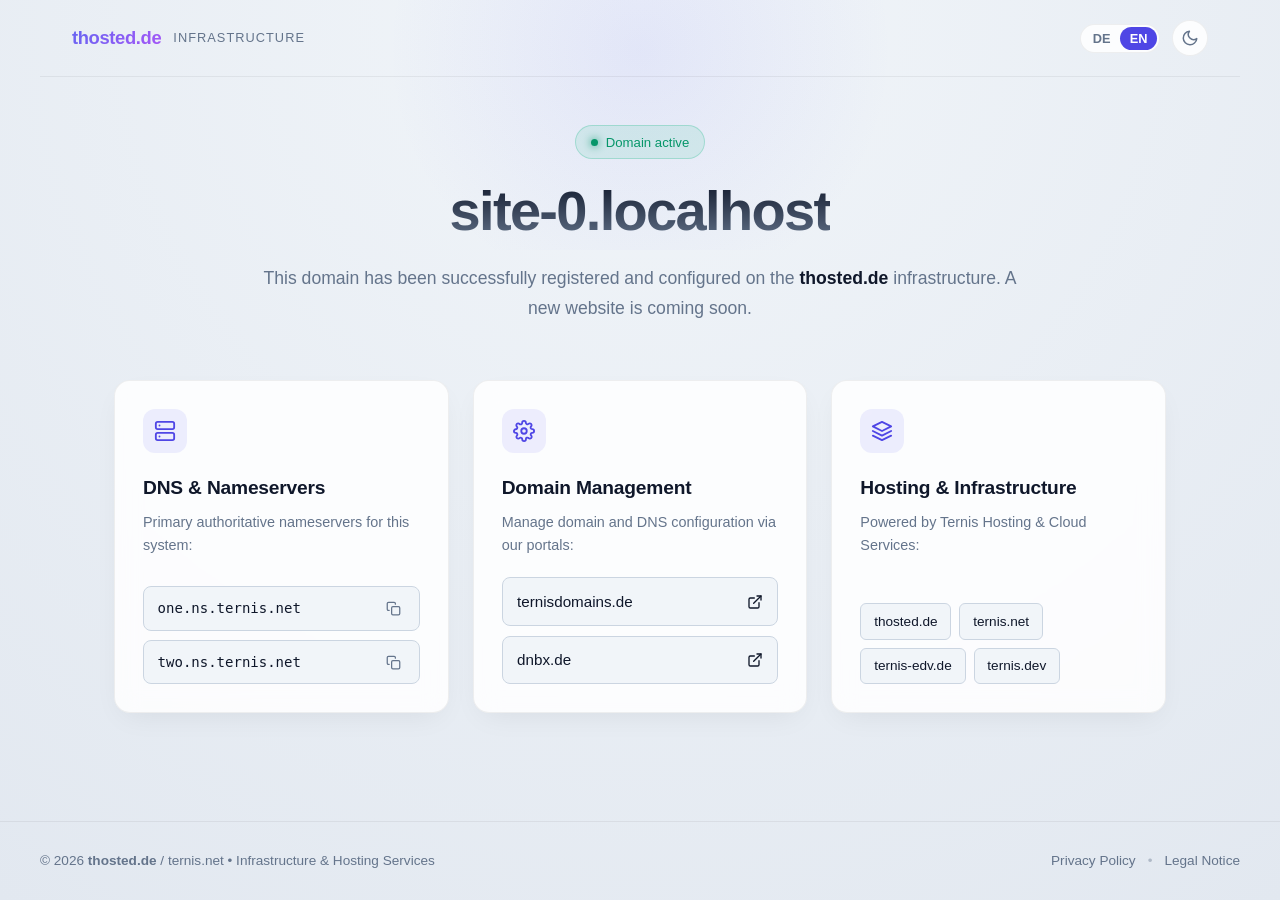
==== index.html @ e9417f62 "feat: initial commit with default landing page for thosted.de" ====
<!DOCTYPE html>
<html lang="de" data-theme="dark">
<head>
  <meta charset="UTF-8" />
  <meta name="viewport" content="width=device-width, initial-scale=1.0" />
  <meta http-equiv="X-UA-Compatible" content="ie=edge" />
  <title>Domain Parked | thosted.de</title>
  <meta name="description" content="This domain is hosted on thosted.de infrastructure." />
  <meta name="robots" content="noindex, nofollow" />
  <link rel="stylesheet" href="style.css" />
  <link rel="icon" href="data:image/svg+xml,<svg xmlns=%22http://www.w3.org/2000/svg%22 viewBox=%220 0 100 100%22><text y=%22.9em%22 font-size=%2290%22>🌐</text></svg>" />
</head>
<body>
  <div class="background-glow"></div>

  <header class="header">
    <div class="brand">
      <span class="brand-badge">thosted.de</span>
      <span class="brand-sub">Infrastructure</span>
    </div>
    <div class="controls">
      <div class="lang-switch" role="group" aria-label="Language Selector">
        <button type="button" class="lang-btn active" data-lang="de">DE</button>
        <button type="button" class="lang-btn" data-lang="en">EN</button>
      </div>
      <button type="button" id="themeToggle" class="theme-toggle" aria-label="Toggle Theme" title="Toggle Light/Dark Theme">
        <svg class="sun-icon" viewBox="0 0 24 24" width="18" height="18" fill="none" stroke="currentColor" stroke-width="2" stroke-linecap="round" stroke-linejoin="round">
          <circle cx="12" cy="12" r="5"></circle>
          <line x1="12" y1="1" x2="12" y2="3"></line>
          <line x1="12" y1="21" x2="12" y2="23"></line>
          <line x1="4.22" y1="4.22" x2="5.64" y2="5.64"></line>
          <line x1="18.36" y1="18.36" x2="19.78" y2="19.78"></line>
          <line x1="1" y1="12" x2="3" y2="12"></line>
          <line x1="21" y1="12" x2="23" y2="12"></line>
          <line x1="4.22" y1="19.78" x2="5.64" y2="18.36"></line>
          <line x1="18.36" y1="5.64" x2="19.78" y2="4.22"></line>
        </svg>
        <svg class="moon-icon" viewBox="0 0 24 24" width="18" height="18" fill="none" stroke="currentColor" stroke-width="2" stroke-linecap="round" stroke-linejoin="round">
          <path d="M21 12.79A9 9 0 1 1 11.21 3 7 7 0 0 0 21 12.79z"></path>
        </svg>
      </button>
    </div>
  </header>

  <main class="container">
    <div class="hero">
      <div class="status-pill">
        <span class="status-dot"></span>
        <span data-i18n="status_active">Domain aktiv geschaltet</span>
      </div>
      <h1 id="domainName" class="domain-title">ihre-domain.de</h1>
      <p class="hero-desc" data-i18n="hero_description">
        Diese Domain wurde erfolgreich registriert und ist auf der <strong>thosted.de</strong> Infrastruktur eingerichtet. Hier entsteht in Kürze eine neue Webpräsenz.
      </p>
    </div>

    <div class="cards-grid">
      <!-- DNS Info Card -->
      <section class="card">
        <div class="card-icon">
          <svg viewBox="0 0 24 24" width="22" height="22" fill="none" stroke="currentColor" stroke-width="2" stroke-linecap="round" stroke-linejoin="round">
            <rect x="2" y="2" width="20" height="8" rx="2" ry="2"></rect>
            <rect x="2" y="14" width="20" height="8" rx="2" ry="2"></rect>
            <line x1="6" y1="6" x2="6.01" y2="6"></line>
            <line x1="6" y1="18" x2="6.01" y2="18"></line>
          </svg>
        </div>
        <h2 class="card-title" data-i18n="dns_title">DNS & Nameserver</h2>
        <p class="card-desc" data-i18n="dns_desc">Zuständige primäre Nameserver für dieses System:</p>
        <div class="ns-list">
          <div class="ns-item">
            <code>one.ns.ternis.net</code>
            <button type="button" class="copy-btn" data-copy="one.ns.ternis.net" title="Copy to clipboard" aria-label="Copy one.ns.ternis.net">
              <svg viewBox="0 0 24 24" width="15" height="15" fill="none" stroke="currentColor" stroke-width="2" stroke-linecap="round" stroke-linejoin="round">
                <rect x="9" y="9" width="13" height="13" rx="2" ry="2"></rect>
                <path d="M5 15H4a2 2 0 0 1-2-2V4a2 2 0 0 1 2-2h9a2 2 0 0 1 2 2v1"></path>
              </svg>
              <span class="copy-tooltip" data-i18n="copied_text">Kopiert!</span>
            </button>
          </div>
          <div class="ns-item">
            <code>two.ns.ternis.net</code>
            <button type="button" class="copy-btn" data-copy="two.ns.ternis.net" title="Copy to clipboard" aria-label="Copy two.ns.ternis.net">
              <svg viewBox="0 0 24 24" width="15" height="15" fill="none" stroke="currentColor" stroke-width="2" stroke-linecap="round" stroke-linejoin="round">
                <rect x="9" y="9" width="13" height="13" rx="2" ry="2"></rect>
                <path d="M5 15H4a2 2 0 0 1-2-2V4a2 2 0 0 1 2-2h9a2 2 0 0 1 2 2v1"></path>
              </svg>
              <span class="copy-tooltip" data-i18n="copied_text">Kopiert!</span>
            </button>
          </div>
        </div>
      </section>

      <!-- Management Card -->
      <section class="card">
        <div class="card-icon">
          <svg viewBox="0 0 24 24" width="22" height="22" fill="none" stroke="currentColor" stroke-width="2" stroke-linecap="round" stroke-linejoin="round">
            <circle cx="12" cy="12" r="3"></circle>
            <path d="M19.4 15a1.65 1.65 0 0 0 .33 1.82l.06.06a2 2 0 0 1 0 2.83 2 2 0 0 1-2.83 0l-.06-.06a1.65 1.65 0 0 0-1.82-.33 1.65 1.65 0 0 0-1 1.51V21a2 2 0 0 1-2 2 2 2 0 0 1-2-2v-.09A1.65 1.65 0 0 0 9 19.4a1.65 1.65 0 0 0-1.82.33l-.06.06a2 2 0 0 1-2.83 0 2 2 0 0 1 0-2.83l.06-.06a1.65 1.65 0 0 0 .33-1.82 1.65 1.65 0 0 0-1.51-1H3a2 2 0 0 1-2-2 2 2 0 0 1 2-2h.09A1.65 1.65 0 0 0 4.6 9a1.65 1.65 0 0 0-.33-1.82l-.06-.06a2 2 0 0 1 0-2.83 2 2 0 0 1 2.83 0l.06.06a1.65 1.65 0 0 0 1.82.33H9a1.65 1.65 0 0 0 1-1.51V3a2 2 0 0 1 2-2 2 2 0 0 1 2 2v.09a1.65 1.65 0 0 0 1 1.51 1.65 1.65 0 0 0 1.82-.33l.06-.06a2 2 0 0 1 2.83 0 2 2 0 0 1 0 2.83l-.06.06a1.65 1.65 0 0 0-.33 1.82V9a1.65 1.65 0 0 0 1.51 1H21a2 2 0 0 1 2 2 2 2 0 0 1-2 2h-.09a1.65 1.65 0 0 0-1.51 1z"></path>
          </svg>
        </div>
        <h2 class="card-title" data-i18n="mgmt_title">Domain-Verwaltung</h2>
        <p class="card-desc" data-i18n="mgmt_desc">Verwaltung und DNS-Konfiguration über die Domain-Portale:</p>
        <div class="links-list">
          <a href="https://ternisdomains.de" target="_blank" rel="noopener noreferrer" class="portal-link">
            <span>ternisdomains.de</span>
            <svg viewBox="0 0 24 24" width="16" height="16" fill="none" stroke="currentColor" stroke-width="2" stroke-linecap="round" stroke-linejoin="round">
              <path d="M18 13v6a2 2 0 0 1-2 2H5a2 2 0 0 1-2-2V8a2 2 0 0 1 2-2h6"></path>
              <polyline points="15 3 21 3 21 9"></polyline>
              <line x1="10" y1="14" x2="21" y2="3"></line>
            </svg>
          </a>
          <a href="https://dnbx.de" target="_blank" rel="noopener noreferrer" class="portal-link">
            <span>dnbx.de</span>
            <svg viewBox="0 0 24 24" width="16" height="16" fill="none" stroke="currentColor" stroke-width="2" stroke-linecap="round" stroke-linejoin="round">
              <path d="M18 13v6a2 2 0 0 1-2 2H5a2 2 0 0 1-2-2V8a2 2 0 0 1 2-2h6"></path>
              <polyline points="15 3 21 3 21 9"></polyline>
              <line x1="10" y1="14" x2="21" y2="3"></line>
            </svg>
          </a>
        </div>
      </section>

      <!-- Infrastructure Info Card -->
      <section class="card">
        <div class="card-icon">
          <svg viewBox="0 0 24 24" width="22" height="22" fill="none" stroke="currentColor" stroke-width="2" stroke-linecap="round" stroke-linejoin="round">
            <path d="M12 2L2 7l10 5 10-5-10-5z"></path>
            <path d="M2 17l10 5 10-5"></path>
            <path d="M2 12l10 5 10-5"></path>
          </svg>
        </div>
        <h2 class="card-title" data-i18n="infra_title">Hosting & Infrastruktur</h2>
        <p class="card-desc" data-i18n="infra_desc">Bereitgestellt durch die Ternis Hosting & Cloud Services:</p>
        <div class="infra-tags">
          <a href="https://thosted.de" target="_blank" rel="noopener noreferrer" class="tag-link">thosted.de</a>
          <a href="https://ternis.net" target="_blank" rel="noopener noreferrer" class="tag-link">ternis.net</a>
          <a href="https://ternis-edv.de" target="_blank" rel="noopener noreferrer" class="tag-link">ternis-edv.de</a>
          <a href="https://ternis.dev" target="_blank" rel="noopener noreferrer" class="tag-link">ternis.dev</a>
        </div>
      </section>
    </div>
  </main>

  <footer class="footer">
    <div class="footer-container">
      <div class="footer-meta">
        <p>&copy; <span id="currentYear"></span> <strong>thosted.de</strong> / ternis.net &bull; Infrastructure & Hosting Services</p>
      </div>
      <nav class="footer-links" aria-label="Legal navigation">
        <a id="privacyLink" href="https://ternis.dev/de/legal/privacy" target="_blank" rel="noopener noreferrer" data-i18n="privacy_policy">
          Datenschutz
        </a>
        <span class="sep">&bull;</span>
        <a id="imprintLink" href="https://ternis.dev/de/legal/privacy" target="_blank" rel="noopener noreferrer" data-i18n="legal_info">
          Rechtliche Hinweise
        </a>
      </nav>
    </div>
  </footer>

  <script src="app.js"></script>
</body>
</html>
---- style.css ----
:root {
  --bg-gradient: radial-gradient(circle at 50% 0%, #1e293b 0%, #0f172a 100%);
  --bg-color: #0b0f19;
  --text-main: #f8fafc;
  --text-muted: #94a3b8;
  --card-bg: rgba(30, 41, 59, 0.7);
  --card-border: rgba(255, 255, 255, 0.08);
  --card-hover-border: rgba(99, 102, 241, 0.4);
  --card-shadow: 0 10px 30px -10px rgba(0, 0, 0, 0.5);
  --accent: #6366f1;
  --accent-glow: rgba(99, 102, 241, 0.15);
  --accent-hover: #4f46e5;
  --code-bg: rgba(15, 23, 42, 0.8);
  --code-border: rgba(255, 255, 255, 0.1);
  --status-bg: rgba(16, 185, 129, 0.12);
  --status-border: rgba(16, 185, 129, 0.3);
  --status-text: #34d399;
  --header-border: rgba(255, 255, 255, 0.06);
  --footer-border: rgba(255, 255, 255, 0.06);
  --link-hover: #818cf8;
}

[data-theme="light"] {
  --bg-gradient: radial-gradient(circle at 50% 0%, #f1f5f9 0%, #e2e8f0 100%);
  --bg-color: #f8fafc;
  --text-main: #0f172a;
  --text-muted: #64748b;
  --card-bg: rgba(255, 255, 255, 0.85);
  --card-border: rgba(0, 0, 0, 0.06);
  --card-hover-border: rgba(99, 102, 241, 0.5);
  --card-shadow: 0 10px 30px -10px rgba(0, 0, 0, 0.08);
  --accent: #4f46e5;
  --accent-glow: rgba(99, 102, 241, 0.1);
  --accent-hover: #4338ca;
  --code-bg: #f1f5f9;
  --code-border: #cbd5e1;
  --status-bg: rgba(16, 185, 129, 0.1);
  --status-border: rgba(16, 185, 129, 0.25);
  --status-text: #059669;
  --header-border: rgba(0, 0, 0, 0.06);
  --footer-border: rgba(0, 0, 0, 0.06);
  --link-hover: #4f46e5;
}

* {
  box-sizing: border-box;
  margin: 0;
  padding: 0;
}

body {
  font-family: -apple-system, BlinkMacSystemFont, "Segoe UI", Roboto, Helvetica, Arial, sans-serif;
  background-color: var(--bg-color);
  background-image: var(--bg-gradient);
  color: var(--text-main);
  min-height: 100vh;
  display: flex;
  flex-direction: column;
  line-height: 1.6;
  position: relative;
  overflow-x: hidden;
  transition: background-color 0.3s ease, color 0.3s ease;
}

.background-glow {
  position: absolute;
  top: -150px;
  left: 50%;
  transform: translateX(-50%);
  width: 600px;
  height: 400px;
  background: radial-gradient(circle, var(--accent-glow) 0%, transparent 70%);
  pointer-events: none;
  z-index: 0;
}

/* Header */
.header {
  position: relative;
  z-index: 10;
  display: flex;
  justify-content: space-between;
  align-items: center;
  padding: 1.25rem 2rem;
  max-width: 1200px;
  width: 100%;
  margin: 0 auto;
  border-bottom: 1px solid var(--header-border);
}

.brand {
  display: flex;
  align-items: center;
  gap: 0.75rem;
}

.brand-badge {
  font-weight: 700;
  font-size: 1.15rem;
  letter-spacing: -0.02em;
  background: linear-gradient(135deg, #6366f1 0%, #a855f7 100%);
  -webkit-background-clip: text;
  -webkit-text-fill-color: transparent;
}

.brand-sub {
  font-size: 0.8rem;
  text-transform: uppercase;
  letter-spacing: 0.08em;
  color: var(--text-muted);
  font-weight: 500;
}

.controls {
  display: flex;
  align-items: center;
  gap: 0.75rem;
}

.lang-switch {
  display: flex;
  background: var(--card-bg);
  border: 1px solid var(--card-border);
  border-radius: 9999px;
  padding: 2px;
}

.lang-btn {
  background: none;
  border: none;
  color: var(--text-muted);
  font-size: 0.8rem;
  font-weight: 600;
  padding: 0.25rem 0.6rem;
  border-radius: 9999px;
  cursor: pointer;
  transition: all 0.2s ease;
}

.lang-btn.active {
  background: var(--accent);
  color: #fff;
}

.theme-toggle {
  background: var(--card-bg);
  border: 1px solid var(--card-border);
  color: var(--text-muted);
  width: 36px;
  height: 36px;
  border-radius: 50%;
  display: flex;
  align-items: center;
  justify-content: center;
  cursor: pointer;
  transition: all 0.2s ease;
}

.theme-toggle:hover {
  color: var(--text-main);
  border-color: var(--card-hover-border);
}

[data-theme="dark"] .theme-toggle .sun-icon {
  display: block;
}
[data-theme="dark"] .theme-toggle .moon-icon {
  display: none;
}
[data-theme="light"] .theme-toggle .sun-icon {
  display: none;
}
[data-theme="light"] .theme-toggle .moon-icon {
  display: block;
}

/* Main Container */
.container {
  position: relative;
  z-index: 1;
  flex: 1;
  max-width: 1100px;
  width: 100%;
  margin: 0 auto;
  padding: 3rem 1.5rem 4rem;
  display: flex;
  flex-direction: column;
  gap: 3.5rem;
}

/* Hero */
.hero {
  text-align: center;
  max-width: 760px;
  margin: 0 auto;
  display: flex;
  flex-direction: column;
  align-items: center;
  gap: 1.25rem;
}

.status-pill {
  display: inline-flex;
  align-items: center;
  gap: 0.5rem;
  padding: 0.35rem 0.9rem;
  background: var(--status-bg);
  border: 1px solid var(--status-border);
  border-radius: 9999px;
  font-size: 0.825rem;
  font-weight: 500;
  color: var(--status-text);
}

.status-dot {
  width: 7px;
  height: 7px;
  background-color: var(--status-text);
  border-radius: 50%;
  box-shadow: 0 0 8px var(--status-text);
  animation: pulse 2s infinite ease-in-out;
}

@keyframes pulse {
  0%, 100% { opacity: 1; transform: scale(1); }
  50% { opacity: 0.4; transform: scale(0.85); }
}

.domain-title {
  font-size: clamp(2.2rem, 5vw, 3.5rem);
  font-weight: 800;
  letter-spacing: -0.03em;
  line-height: 1.15;
  word-break: break-word;
  background: linear-gradient(180deg, var(--text-main) 0%, var(--text-muted) 100%);
  -webkit-background-clip: text;
  -webkit-text-fill-color: transparent;
}

.hero-desc {
  font-size: 1.1rem;
  color: var(--text-muted);
  line-height: 1.7;
}

.hero-desc strong {
  color: var(--text-main);
  font-weight: 600;
}

/* Cards Grid */
.cards-grid {
  display: grid;
  grid-template-columns: repeat(auto-fit, minmax(300px, 1fr));
  gap: 1.5rem;
}

.card {
  background: var(--card-bg);
  backdrop-filter: blur(12px);
  -webkit-backdrop-filter: blur(12px);
  border: 1px solid var(--card-border);
  border-radius: 16px;
  padding: 1.75rem;
  box-shadow: var(--card-shadow);
  display: flex;
  flex-direction: column;
  transition: transform 0.2s ease, border-color 0.2s ease;
}

.card:hover {
  transform: translateY(-2px);
  border-color: var(--card-hover-border);
}

.card-icon {
  width: 44px;
  height: 44px;
  border-radius: 12px;
  background: var(--accent-glow);
  color: var(--accent);
  display: flex;
  align-items: center;
  justify-content: center;
  margin-bottom: 1.25rem;
}

.card-title {
  font-size: 1.2rem;
  font-weight: 600;
  margin-bottom: 0.5rem;
  letter-spacing: -0.01em;
}

.card-desc {
  font-size: 0.9rem;
  color: var(--text-muted);
  margin-bottom: 1.25rem;
  flex-grow: 1;
}

/* Nameservers List */
.ns-list {
  display: flex;
  flex-direction: column;
  gap: 0.6rem;
}

.ns-item {
  display: flex;
  align-items: center;
  justify-content: space-between;
  background: var(--code-bg);
  border: 1px solid var(--code-border);
  padding: 0.6rem 0.85rem;
  border-radius: 8px;
  font-family: ui-monospace, SFMono-Regular, Menlo, Monaco, Consolas, monospace;
  font-size: 0.875rem;
}

.ns-item code {
  color: var(--text-main);
  user-select: all;
}

.copy-btn {
  background: none;
  border: none;
  color: var(--text-muted);
  cursor: pointer;
  padding: 4px;
  border-radius: 4px;
  display: flex;
  align-items: center;
  justify-content: center;
  position: relative;
  transition: color 0.15s ease;
}

.copy-btn:hover {
  color: var(--accent);
}

.copy-tooltip {
  position: absolute;
  top: -28px;
  right: 0;
  background: var(--accent);
  color: #fff;
  font-size: 0.7rem;
  font-family: -apple-system, BlinkMacSystemFont, sans-serif;
  padding: 2px 6px;
  border-radius: 4px;
  pointer-events: none;
  opacity: 0;
  transform: translateY(4px);
  transition: opacity 0.2s ease, transform 0.2s ease;
  white-space: nowrap;
}

.copy-btn.copied .copy-tooltip {
  opacity: 1;
  transform: translateY(0);
}

/* Management Links */
.links-list {
  display: flex;
  flex-direction: column;
  gap: 0.6rem;
}

.portal-link {
  display: flex;
  align-items: center;
  justify-content: space-between;
  background: var(--code-bg);
  border: 1px solid var(--code-border);
  padding: 0.7rem 0.9rem;
  border-radius: 8px;
  text-decoration: none;
  color: var(--text-main);
  font-weight: 500;
  font-size: 0.95rem;
  transition: all 0.2s ease;
}

.portal-link:hover {
  border-color: var(--accent);
  color: var(--link-hover);
  transform: translateX(2px);
}

/* Infrastructure Tags */
.infra-tags {
  display: flex;
  flex-wrap: wrap;
  gap: 0.5rem;
}

.tag-link {
  display: inline-block;
  padding: 0.4rem 0.8rem;
  background: var(--code-bg);
  border: 1px solid var(--code-border);
  border-radius: 6px;
  font-size: 0.85rem;
  color: var(--text-main);
  text-decoration: none;
  font-weight: 500;
  transition: all 0.2s ease;
}

.tag-link:hover {
  background: var(--accent-glow);
  border-color: var(--accent);
  color: var(--link-hover);
}

/* Footer */
.footer {
  position: relative;
  z-index: 10;
  border-top: 1px solid var(--footer-border);
  padding: 1.75rem 2rem;
  font-size: 0.85rem;
  color: var(--text-muted);
}

.footer-container {
  max-width: 1200px;
  margin: 0 auto;
  display: flex;
  flex-wrap: wrap;
  justify-content: space-between;
  align-items: center;
  gap: 1rem;
}

.footer-links {
  display: flex;
  align-items: center;
  gap: 0.75rem;
}

.footer-links a {
  color: var(--text-muted);
  text-decoration: none;
  transition: color 0.15s ease;
}

.footer-links a:hover {
  color: var(--link-hover);
  text-decoration: underline;
}

.sep {
  opacity: 0.4;
}

@media (max-width: 640px) {
  .header {
    padding: 1rem 1.25rem;
  }
  .container {
    padding: 2rem 1rem 3rem;
    gap: 2.5rem;
  }
  .footer-container {
    flex-direction: column;
    text-align: center;
  }
}
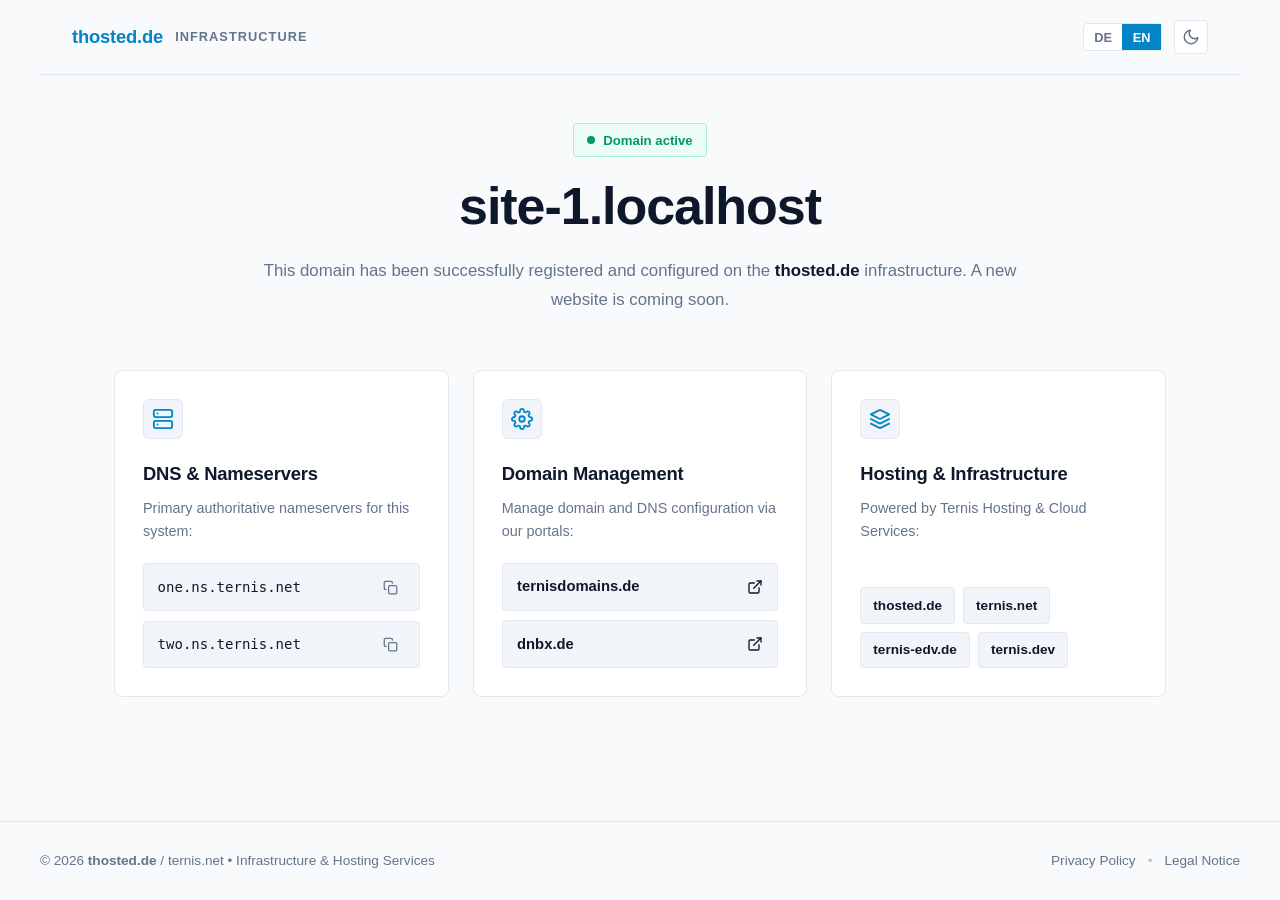
==== commit 65d3edaa: "style: switch to flat UI design and remove transform translateY" ====
--- a/index.html
+++ b/index.html
@@ -11,8 +11,6 @@
   <link rel="icon" href="data:image/svg+xml,<svg xmlns=%22http://www.w3.org/2000/svg%22 viewBox=%220 0 100 100%22><text y=%22.9em%22 font-size=%2290%22>🌐</text></svg>" />
 </head>
 <body>
-  <div class="background-glow"></div>
-
   <header class="header">
     <div class="brand">
       <span class="brand-badge">thosted.de</span>
--- a/style.css
+++ b/style.css
@@ -1,45 +1,43 @@
 :root {
-  --bg-gradient: radial-gradient(circle at 50% 0%, #1e293b 0%, #0f172a 100%);
-  --bg-color: #0b0f19;
-  --text-main: #f8fafc;
+  --bg-color: #0b0f17;
+  --text-main: #f1f5f9;
   --text-muted: #94a3b8;
-  --card-bg: rgba(30, 41, 59, 0.7);
-  --card-border: rgba(255, 255, 255, 0.08);
-  --card-hover-border: rgba(99, 102, 241, 0.4);
-  --card-shadow: 0 10px 30px -10px rgba(0, 0, 0, 0.5);
-  --accent: #6366f1;
-  --accent-glow: rgba(99, 102, 241, 0.15);
-  --accent-hover: #4f46e5;
-  --code-bg: rgba(15, 23, 42, 0.8);
-  --code-border: rgba(255, 255, 255, 0.1);
-  --status-bg: rgba(16, 185, 129, 0.12);
-  --status-border: rgba(16, 185, 129, 0.3);
+  --card-bg: #131b2e;
+  --card-border: #1e293b;
+  --card-hover-border: #38bdf8;
+  --accent: #0284c7;
+  --accent-hover: #0369a1;
+  --code-bg: #0b1120;
+  --code-border: #1e293b;
+  --status-bg: #064e3b;
+  --status-border: #059669;
   --status-text: #34d399;
-  --header-border: rgba(255, 255, 255, 0.06);
-  --footer-border: rgba(255, 255, 255, 0.06);
-  --link-hover: #818cf8;
+  --header-border: #1e293b;
+  --footer-border: #1e293b;
+  --link-hover: #38bdf8;
+  --btn-active-bg: #0284c7;
+  --btn-active-text: #ffffff;
 }
 
 [data-theme="light"] {
-  --bg-gradient: radial-gradient(circle at 50% 0%, #f1f5f9 0%, #e2e8f0 100%);
   --bg-color: #f8fafc;
   --text-main: #0f172a;
   --text-muted: #64748b;
-  --card-bg: rgba(255, 255, 255, 0.85);
-  --card-border: rgba(0, 0, 0, 0.06);
-  --card-hover-border: rgba(99, 102, 241, 0.5);
-  --card-shadow: 0 10px 30px -10px rgba(0, 0, 0, 0.08);
-  --accent: #4f46e5;
-  --accent-glow: rgba(99, 102, 241, 0.1);
-  --accent-hover: #4338ca;
+  --card-bg: #ffffff;
+  --card-border: #e2e8f0;
+  --card-hover-border: #0284c7;
+  --accent: #0284c7;
+  --accent-hover: #0369a1;
   --code-bg: #f1f5f9;
-  --code-border: #cbd5e1;
-  --status-bg: rgba(16, 185, 129, 0.1);
-  --status-border: rgba(16, 185, 129, 0.25);
+  --code-border: #e2e8f0;
+  --status-bg: #ecfdf5;
+  --status-border: #a7f3d0;
   --status-text: #059669;
-  --header-border: rgba(0, 0, 0, 0.06);
-  --footer-border: rgba(0, 0, 0, 0.06);
-  --link-hover: #4f46e5;
+  --header-border: #e2e8f0;
+  --footer-border: #e2e8f0;
+  --link-hover: #0284c7;
+  --btn-active-bg: #0284c7;
+  --btn-active-text: #ffffff;
 }
 
 * {
@@ -51,33 +49,16 @@
 body {
   font-family: -apple-system, BlinkMacSystemFont, "Segoe UI", Roboto, Helvetica, Arial, sans-serif;
   background-color: var(--bg-color);
-  background-image: var(--bg-gradient);
   color: var(--text-main);
   min-height: 100vh;
   display: flex;
   flex-direction: column;
   line-height: 1.6;
-  position: relative;
-  overflow-x: hidden;
-  transition: background-color 0.3s ease, color 0.3s ease;
-}
-
-.background-glow {
-  position: absolute;
-  top: -150px;
-  left: 50%;
-  transform: translateX(-50%);
-  width: 600px;
-  height: 400px;
-  background: radial-gradient(circle, var(--accent-glow) 0%, transparent 70%);
-  pointer-events: none;
-  z-index: 0;
+  transition: background-color 0.2s ease, color 0.2s ease;
 }
 
 /* Header */
 .header {
-  position: relative;
-  z-index: 10;
   display: flex;
   justify-content: space-between;
   align-items: center;
@@ -97,10 +78,8 @@
 .brand-badge {
   font-weight: 700;
   font-size: 1.15rem;
-  letter-spacing: -0.02em;
-  background: linear-gradient(135deg, #6366f1 0%, #a855f7 100%);
-  -webkit-background-clip: text;
-  -webkit-text-fill-color: transparent;
+  letter-spacing: -0.01em;
+  color: var(--accent);
 }
 
 .brand-sub {
@@ -108,7 +87,7 @@
   text-transform: uppercase;
   letter-spacing: 0.08em;
   color: var(--text-muted);
-  font-weight: 500;
+  font-weight: 600;
 }
 
 .controls {
@@ -121,8 +100,7 @@
   display: flex;
   background: var(--card-bg);
   border: 1px solid var(--card-border);
-  border-radius: 9999px;
-  padding: 2px;
+  border-radius: 4px;
 }
 
 .lang-btn {
@@ -131,29 +109,28 @@
   color: var(--text-muted);
   font-size: 0.8rem;
   font-weight: 600;
-  padding: 0.25rem 0.6rem;
-  border-radius: 9999px;
+  padding: 0.35rem 0.65rem;
   cursor: pointer;
-  transition: all 0.2s ease;
+  transition: background-color 0.15s ease, color 0.15s ease;
 }
 
 .lang-btn.active {
-  background: var(--accent);
-  color: #fff;
+  background: var(--btn-active-bg);
+  color: var(--btn-active-text);
 }
 
 .theme-toggle {
   background: var(--card-bg);
   border: 1px solid var(--card-border);
   color: var(--text-muted);
-  width: 36px;
-  height: 36px;
-  border-radius: 50%;
+  width: 34px;
+  height: 34px;
+  border-radius: 4px;
   display: flex;
   align-items: center;
   justify-content: center;
   cursor: pointer;
-  transition: all 0.2s ease;
+  transition: border-color 0.15s ease, color 0.15s ease;
 }
 
 .theme-toggle:hover {
@@ -176,8 +153,6 @@
 
 /* Main Container */
 .container {
-  position: relative;
-  z-index: 1;
   flex: 1;
   max-width: 1100px;
   width: 100%;
@@ -188,7 +163,7 @@
   gap: 3.5rem;
 }
 
-/* Hero */
+/* Hero Section */
 .hero {
   text-align: center;
   max-width: 760px;
@@ -203,42 +178,39 @@
   display: inline-flex;
   align-items: center;
   gap: 0.5rem;
-  padding: 0.35rem 0.9rem;
+  padding: 0.35rem 0.85rem;
   background: var(--status-bg);
   border: 1px solid var(--status-border);
-  border-radius: 9999px;
+  border-radius: 4px;
   font-size: 0.825rem;
-  font-weight: 500;
+  font-weight: 600;
   color: var(--status-text);
 }
 
 .status-dot {
-  width: 7px;
-  height: 7px;
+  width: 8px;
+  height: 8px;
   background-color: var(--status-text);
   border-radius: 50%;
-  box-shadow: 0 0 8px var(--status-text);
   animation: pulse 2s infinite ease-in-out;
 }
 
 @keyframes pulse {
-  0%, 100% { opacity: 1; transform: scale(1); }
-  50% { opacity: 0.4; transform: scale(0.85); }
+  0%, 100% { opacity: 1; }
+  50% { opacity: 0.3; }
 }
 
 .domain-title {
-  font-size: clamp(2.2rem, 5vw, 3.5rem);
+  font-size: clamp(2.2rem, 5vw, 3.25rem);
   font-weight: 800;
-  letter-spacing: -0.03em;
+  letter-spacing: -0.02em;
   line-height: 1.15;
   word-break: break-word;
-  background: linear-gradient(180deg, var(--text-main) 0%, var(--text-muted) 100%);
-  -webkit-background-clip: text;
-  -webkit-text-fill-color: transparent;
+  color: var(--text-main);
 }
 
 .hero-desc {
-  font-size: 1.1rem;
+  font-size: 1.05rem;
   color: var(--text-muted);
   line-height: 1.7;
 }
@@ -248,7 +220,7 @@
   font-weight: 600;
 }
 
-/* Cards Grid */
+/* Flat Cards Grid */
 .cards-grid {
   display: grid;
   grid-template-columns: repeat(auto-fit, minmax(300px, 1fr));
@@ -257,27 +229,24 @@
 
 .card {
   background: var(--card-bg);
-  backdrop-filter: blur(12px);
-  -webkit-backdrop-filter: blur(12px);
   border: 1px solid var(--card-border);
-  border-radius: 16px;
+  border-radius: 8px;
   padding: 1.75rem;
-  box-shadow: var(--card-shadow);
-  display: flex;
-  flex-direction: column;
-  transition: transform 0.2s ease, border-color 0.2s ease;
+  display: flex;
+  flex-direction: column;
+  transition: border-color 0.15s ease;
 }
 
 .card:hover {
-  transform: translateY(-2px);
   border-color: var(--card-hover-border);
 }
 
 .card-icon {
-  width: 44px;
-  height: 44px;
-  border-radius: 12px;
-  background: var(--accent-glow);
+  width: 40px;
+  height: 40px;
+  border-radius: 6px;
+  background: var(--code-bg);
+  border: 1px solid var(--code-border);
   color: var(--accent);
   display: flex;
   align-items: center;
@@ -286,8 +255,8 @@
 }
 
 .card-title {
-  font-size: 1.2rem;
-  font-weight: 600;
+  font-size: 1.15rem;
+  font-weight: 700;
   margin-bottom: 0.5rem;
   letter-spacing: -0.01em;
 }
@@ -312,8 +281,8 @@
   justify-content: space-between;
   background: var(--code-bg);
   border: 1px solid var(--code-border);
-  padding: 0.6rem 0.85rem;
-  border-radius: 8px;
+  padding: 0.65rem 0.85rem;
+  border-radius: 4px;
   font-family: ui-monospace, SFMono-Regular, Menlo, Monaco, Consolas, monospace;
   font-size: 0.875rem;
 }
@@ -325,45 +294,48 @@
 
 .copy-btn {
   background: none;
-  border: none;
+  border: 1px solid transparent;
   color: var(--text-muted);
   cursor: pointer;
-  padding: 4px;
+  padding: 4px 6px;
   border-radius: 4px;
   display: flex;
   align-items: center;
   justify-content: center;
   position: relative;
-  transition: color 0.15s ease;
+  transition: color 0.15s ease, border-color 0.15s ease, background-color 0.15s ease;
 }
 
 .copy-btn:hover {
-  color: var(--accent);
+  color: var(--text-main);
+  background: var(--card-bg);
+  border-color: var(--card-border);
 }
 
 .copy-tooltip {
   position: absolute;
-  top: -28px;
+  top: -30px;
   right: 0;
   background: var(--accent);
   color: #fff;
-  font-size: 0.7rem;
+  font-size: 0.72rem;
+  font-weight: 600;
   font-family: -apple-system, BlinkMacSystemFont, sans-serif;
-  padding: 2px 6px;
-  border-radius: 4px;
+  padding: 3px 7px;
+  border-radius: 3px;
   pointer-events: none;
   opacity: 0;
-  transform: translateY(4px);
-  transition: opacity 0.2s ease, transform 0.2s ease;
+  visibility: hidden;
+  transition: opacity 0.15s ease, visibility 0.15s ease;
   white-space: nowrap;
 }
 
 .copy-btn.copied .copy-tooltip {
   opacity: 1;
-  transform: translateY(0);
-}
-
-/* Management Links */
+  visibility: visible;
+}
+
+/* Flat Management Links */
 .links-list {
   display: flex;
   flex-direction: column;
@@ -377,21 +349,20 @@
   background: var(--code-bg);
   border: 1px solid var(--code-border);
   padding: 0.7rem 0.9rem;
-  border-radius: 8px;
+  border-radius: 4px;
   text-decoration: none;
   color: var(--text-main);
-  font-weight: 500;
-  font-size: 0.95rem;
-  transition: all 0.2s ease;
+  font-weight: 600;
+  font-size: 0.925rem;
+  transition: border-color 0.15s ease, color 0.15s ease;
 }
 
 .portal-link:hover {
   border-color: var(--accent);
   color: var(--link-hover);
-  transform: translateX(2px);
-}
-
-/* Infrastructure Tags */
+}
+
+/* Flat Infrastructure Tags */
 .infra-tags {
   display: flex;
   flex-wrap: wrap;
@@ -400,27 +371,24 @@
 
 .tag-link {
   display: inline-block;
-  padding: 0.4rem 0.8rem;
+  padding: 0.4rem 0.75rem;
   background: var(--code-bg);
   border: 1px solid var(--code-border);
-  border-radius: 6px;
+  border-radius: 4px;
   font-size: 0.85rem;
   color: var(--text-main);
   text-decoration: none;
-  font-weight: 500;
-  transition: all 0.2s ease;
+  font-weight: 600;
+  transition: border-color 0.15s ease, color 0.15s ease;
 }
 
 .tag-link:hover {
-  background: var(--accent-glow);
   border-color: var(--accent);
   color: var(--link-hover);
 }
 
 /* Footer */
 .footer {
-  position: relative;
-  z-index: 10;
   border-top: 1px solid var(--footer-border);
   padding: 1.75rem 2rem;
   font-size: 0.85rem;
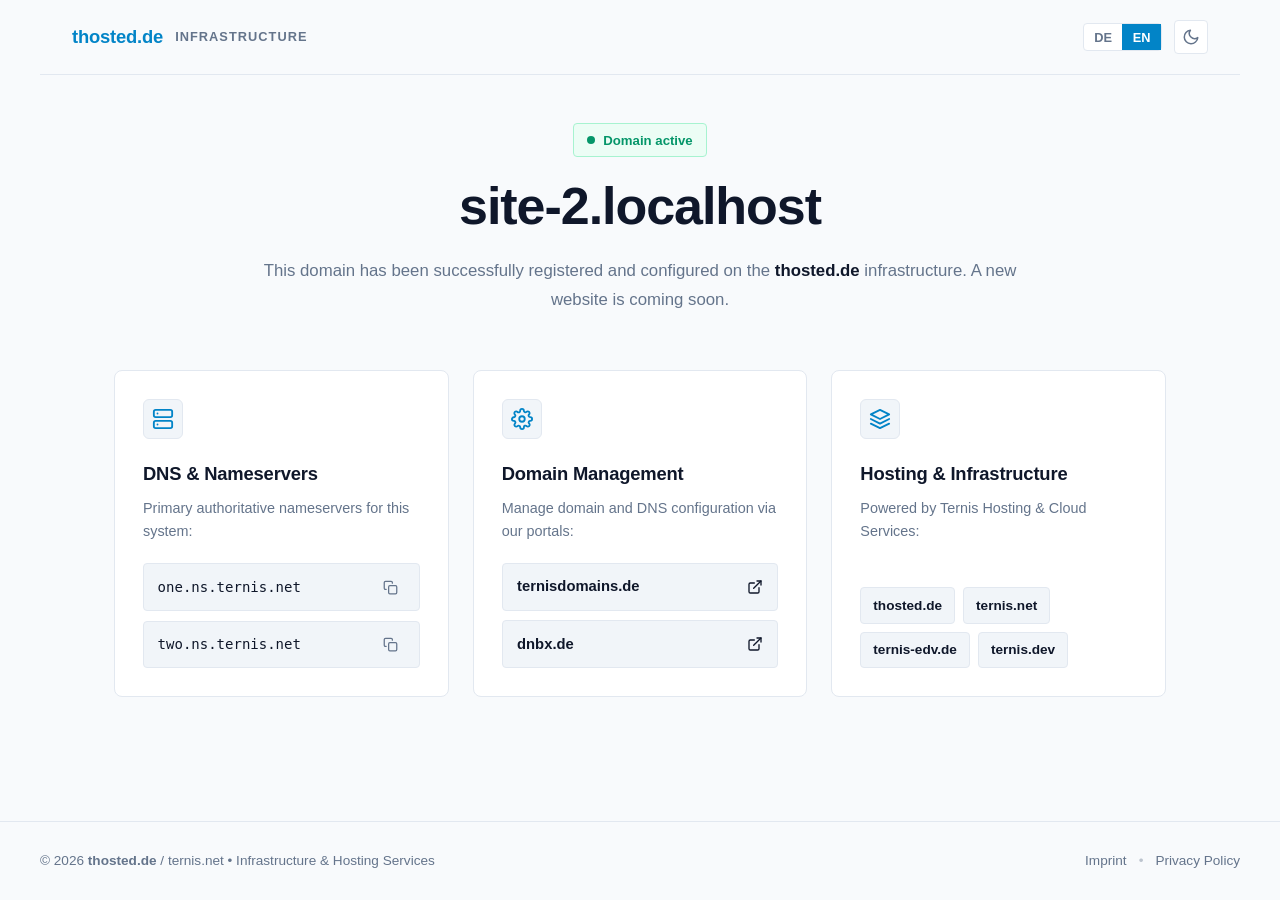
==== commit bcada050: "feat: add dynamic imprint link to ternis.dev/{lang}/legal/imprint" ====
--- a/index.html
+++ b/index.html
@@ -146,12 +146,12 @@
         <p>&copy; <span id="currentYear"></span> <strong>thosted.de</strong> / ternis.net &bull; Infrastructure & Hosting Services</p>
       </div>
       <nav class="footer-links" aria-label="Legal navigation">
+        <a id="imprintLink" href="https://ternis.dev/de/legal/imprint" target="_blank" rel="noopener noreferrer" data-i18n="legal_imprint">
+          Impressum
+        </a>
+        <span class="sep">&bull;</span>
         <a id="privacyLink" href="https://ternis.dev/de/legal/privacy" target="_blank" rel="noopener noreferrer" data-i18n="privacy_policy">
           Datenschutz
-        </a>
-        <span class="sep">&bull;</span>
-        <a id="imprintLink" href="https://ternis.dev/de/legal/privacy" target="_blank" rel="noopener noreferrer" data-i18n="legal_info">
-          Rechtliche Hinweise
         </a>
       </nav>
     </div>
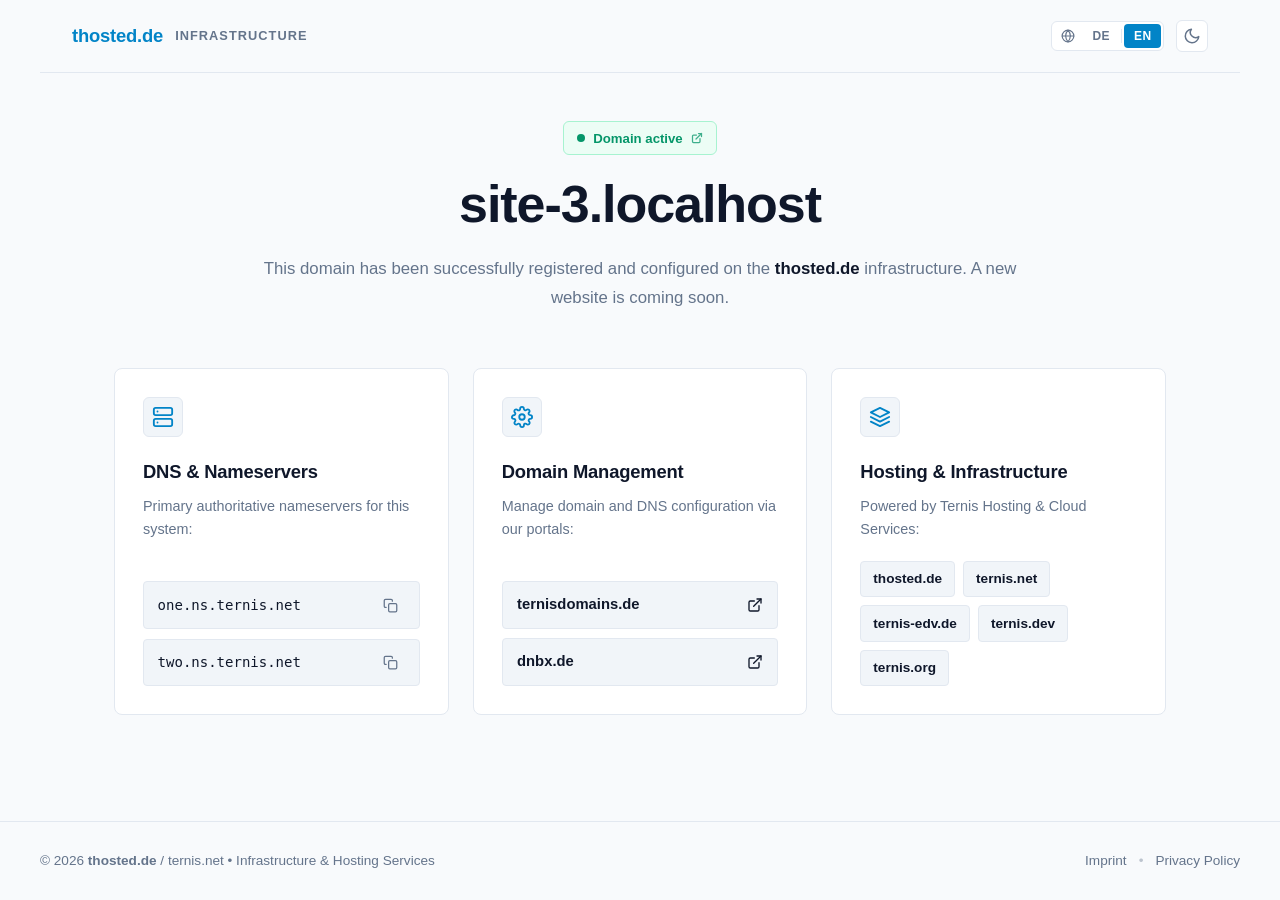
==== commit dd77d402: "feat: add ternis.org link, improve locale switcher UI, link status to tstatus.de?from=..." ====
--- a/index.html
+++ b/index.html
@@ -18,8 +18,16 @@
     </div>
     <div class="controls">
       <div class="lang-switch" role="group" aria-label="Language Selector">
-        <button type="button" class="lang-btn active" data-lang="de">DE</button>
-        <button type="button" class="lang-btn" data-lang="en">EN</button>
+        <span class="lang-icon" aria-hidden="true">
+          <svg viewBox="0 0 24 24" width="14" height="14" fill="none" stroke="currentColor" stroke-width="2" stroke-linecap="round" stroke-linejoin="round">
+            <circle cx="12" cy="12" r="10"></circle>
+            <line x1="2" y1="12" x2="22" y2="12"></line>
+            <path d="M12 2a15.3 15.3 0 0 1 4 10 15.3 15.3 0 0 1-4 10 15.3 15.3 0 0 1-4-10 15.3 15.3 0 0 1 4-10z"></path>
+          </svg>
+        </span>
+        <button type="button" class="lang-btn active" data-lang="de" aria-pressed="true">DE</button>
+        <span class="lang-divider"></span>
+        <button type="button" class="lang-btn" data-lang="en" aria-pressed="false">EN</button>
       </div>
       <button type="button" id="themeToggle" class="theme-toggle" aria-label="Toggle Theme" title="Toggle Light/Dark Theme">
         <svg class="sun-icon" viewBox="0 0 24 24" width="18" height="18" fill="none" stroke="currentColor" stroke-width="2" stroke-linecap="round" stroke-linejoin="round">
@@ -42,10 +50,15 @@
 
   <main class="container">
     <div class="hero">
-      <div class="status-pill">
+      <a id="statusLink" href="https://tstatus.de" target="_blank" rel="noopener noreferrer" class="status-pill" title="System Status: tstatus.de">
         <span class="status-dot"></span>
         <span data-i18n="status_active">Domain aktiv geschaltet</span>
-      </div>
+        <svg class="status-arrow" viewBox="0 0 24 24" width="12" height="12" fill="none" stroke="currentColor" stroke-width="2.5" stroke-linecap="round" stroke-linejoin="round">
+          <path d="M18 13v6a2 2 0 0 1-2 2H5a2 2 0 0 1-2-2V8a2 2 0 0 1 2-2h6"></path>
+          <polyline points="15 3 21 3 21 9"></polyline>
+          <line x1="10" y1="14" x2="21" y2="3"></line>
+        </svg>
+      </a>
       <h1 id="domainName" class="domain-title">ihre-domain.de</h1>
       <p class="hero-desc" data-i18n="hero_description">
         Diese Domain wurde erfolgreich registriert und ist auf der <strong>thosted.de</strong> Infrastruktur eingerichtet. Hier entsteht in Kürze eine neue Webpräsenz.
@@ -135,6 +148,7 @@
           <a href="https://ternis.net" target="_blank" rel="noopener noreferrer" class="tag-link">ternis.net</a>
           <a href="https://ternis-edv.de" target="_blank" rel="noopener noreferrer" class="tag-link">ternis-edv.de</a>
           <a href="https://ternis.dev" target="_blank" rel="noopener noreferrer" class="tag-link">ternis.dev</a>
+          <a href="https://ternis.org" target="_blank" rel="noopener noreferrer" class="tag-link">ternis.org</a>
         </div>
       </section>
     </div>
--- a/style.css
+++ b/style.css
@@ -97,21 +97,51 @@
 }
 
 .lang-switch {
-  display: flex;
+  display: inline-flex;
+  align-items: center;
   background: var(--card-bg);
   border: 1px solid var(--card-border);
-  border-radius: 4px;
+  border-radius: 6px;
+  padding: 2px;
+  gap: 2px;
+}
+
+.lang-icon {
+  display: flex;
+  align-items: center;
+  justify-content: center;
+  padding: 0 0.35rem 0 0.45rem;
+  color: var(--text-muted);
+}
+
+.lang-divider {
+  width: 1px;
+  height: 14px;
+  background-color: var(--card-border);
 }
 
 .lang-btn {
   background: none;
   border: none;
   color: var(--text-muted);
-  font-size: 0.8rem;
-  font-weight: 600;
-  padding: 0.35rem 0.65rem;
+  font-size: 0.75rem;
+  font-weight: 700;
+  letter-spacing: 0.03em;
+  padding: 0.3rem 0.6rem;
+  border-radius: 4px;
   cursor: pointer;
+  outline: none;
   transition: background-color 0.15s ease, color 0.15s ease;
+}
+
+.lang-btn:hover:not(.active) {
+  color: var(--text-main);
+  background-color: var(--code-bg);
+}
+
+.lang-btn:focus-visible {
+  outline: 2px solid var(--accent);
+  outline-offset: 1px;
 }
 
 .lang-btn.active {
@@ -123,19 +153,25 @@
   background: var(--card-bg);
   border: 1px solid var(--card-border);
   color: var(--text-muted);
-  width: 34px;
-  height: 34px;
-  border-radius: 4px;
+  width: 32px;
+  height: 32px;
+  border-radius: 6px;
   display: flex;
   align-items: center;
   justify-content: center;
   cursor: pointer;
-  transition: border-color 0.15s ease, color 0.15s ease;
+  transition: border-color 0.15s ease, color 0.15s ease, background-color 0.15s ease;
 }
 
 .theme-toggle:hover {
   color: var(--text-main);
   border-color: var(--card-hover-border);
+  background: var(--code-bg);
+}
+
+.theme-toggle:focus-visible {
+  outline: 2px solid var(--accent);
+  outline-offset: 1px;
 }
 
 [data-theme="dark"] .theme-toggle .sun-icon {
@@ -181,10 +217,32 @@
   padding: 0.35rem 0.85rem;
   background: var(--status-bg);
   border: 1px solid var(--status-border);
-  border-radius: 4px;
+  border-radius: 6px;
   font-size: 0.825rem;
   font-weight: 600;
   color: var(--status-text);
+  text-decoration: none;
+  cursor: pointer;
+  transition: border-color 0.15s ease, background-color 0.15s ease;
+}
+
+.status-pill:hover {
+  border-color: var(--status-text);
+  background: rgba(16, 185, 129, 0.2);
+}
+
+.status-pill:focus-visible {
+  outline: 2px solid var(--status-text);
+  outline-offset: 2px;
+}
+
+.status-arrow {
+  opacity: 0.75;
+  transition: opacity 0.15s ease;
+}
+
+.status-pill:hover .status-arrow {
+  opacity: 1;
 }
 
 .status-dot {
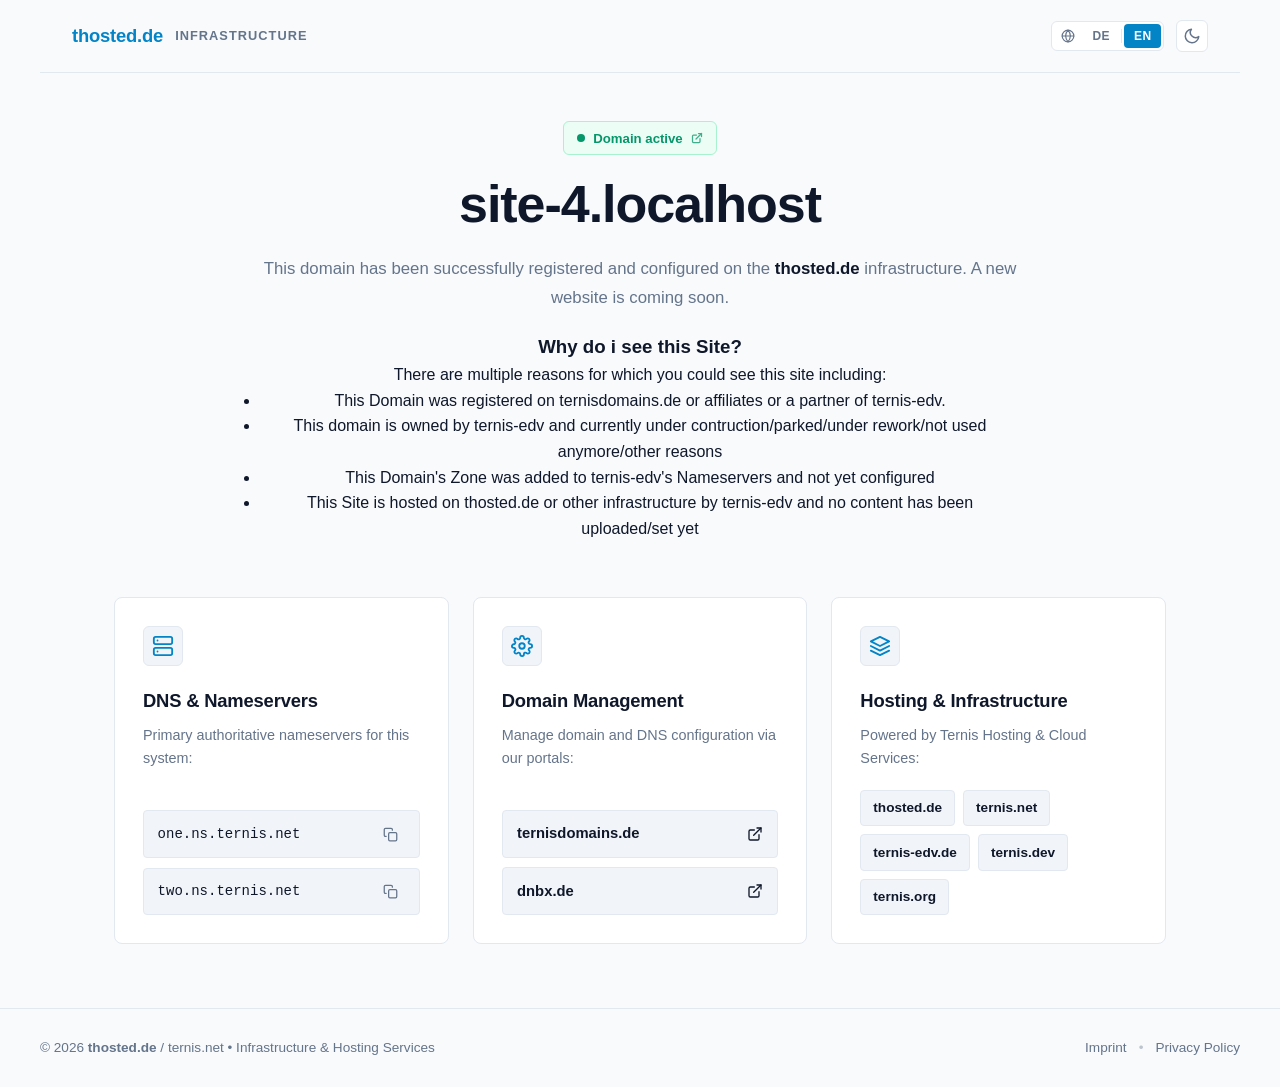
==== commit a1ccdf5e: "feat: Add some kind of "faq"-section (without styles)" ====
--- a/index.html
+++ b/index.html
@@ -63,6 +63,19 @@
       <p class="hero-desc" data-i18n="hero_description">
         Diese Domain wurde erfolgreich registriert und ist auf der <strong>thosted.de</strong> Infrastruktur eingerichtet. Hier entsteht in Kürze eine neue Webpräsenz.
       </p>
+      <div>
+        <div>
+          <h3>Why do i see this Site?</h3>
+          <p>There are multiple reasons for which you could see this site including:</p>
+          <ul>
+            <li>This Domain was registered on ternisdomains.de or affiliates or a partner of ternis-edv.</li>
+            <li>This domain is owned by ternis-edv and currently <span>under contruction</span>/<span>parked</span>/<span>under rework</span>/<span>not used anymore</span>/other reasons</li>
+            <!-- <li>This Domain's Zone was added to ternis.net's Nameservers and not yet configured</li> -->
+            <li>This Domain's Zone was added to ternis-edv's Nameservers and not yet configured</li>
+            <li>This Site is hosted on thosted.de or other infrastructure by ternis-edv and no content has been uploaded/set yet</li>
+          </ul>
+        </div>
+      </div>
     </div>
 
     <div class="cards-grid">
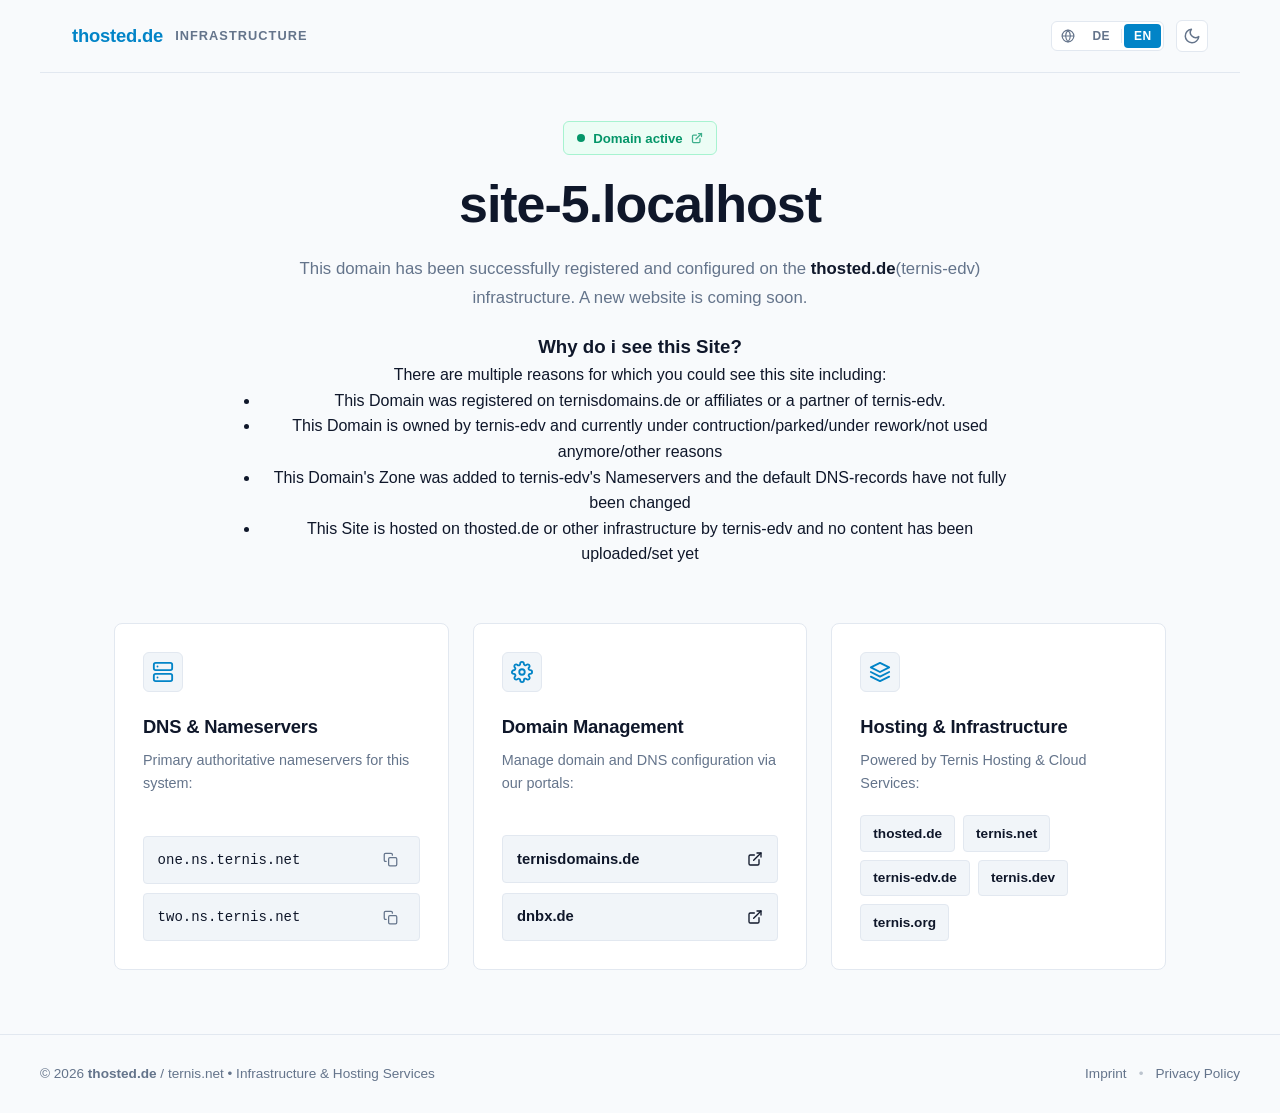
==== commit c7527040: "." ====
--- a/index.html
+++ b/index.html
@@ -61,7 +61,7 @@
       </a>
       <h1 id="domainName" class="domain-title">ihre-domain.de</h1>
       <p class="hero-desc" data-i18n="hero_description">
-        Diese Domain wurde erfolgreich registriert und ist auf der <strong>thosted.de</strong> Infrastruktur eingerichtet. Hier entsteht in Kürze eine neue Webpräsenz.
+        Diese Domain wurde erfolgreich registriert und ist auf der <strong>thosted.de</strong>(ternis-edv) Infrastruktur eingerichtet. Hier entsteht in Kürze eine neue Webpräsenz.
       </p>
       <div>
         <div>
@@ -69,9 +69,8 @@
           <p>There are multiple reasons for which you could see this site including:</p>
           <ul>
             <li>This Domain was registered on ternisdomains.de or affiliates or a partner of ternis-edv.</li>
-            <li>This domain is owned by ternis-edv and currently <span>under contruction</span>/<span>parked</span>/<span>under rework</span>/<span>not used anymore</span>/other reasons</li>
-            <!-- <li>This Domain's Zone was added to ternis.net's Nameservers and not yet configured</li> -->
-            <li>This Domain's Zone was added to ternis-edv's Nameservers and not yet configured</li>
+            <li>This Domain is owned by ternis-edv and currently <span>under contruction</span>/<span>parked</span>/<span>under rework</span>/<span>not used anymore</span>/other reasons</li>
+            <li>This Domain's Zone was added to ternis-edv's Nameservers and the default DNS-records have not fully been changed</li>
             <li>This Site is hosted on thosted.de or other infrastructure by ternis-edv and no content has been uploaded/set yet</li>
           </ul>
         </div>
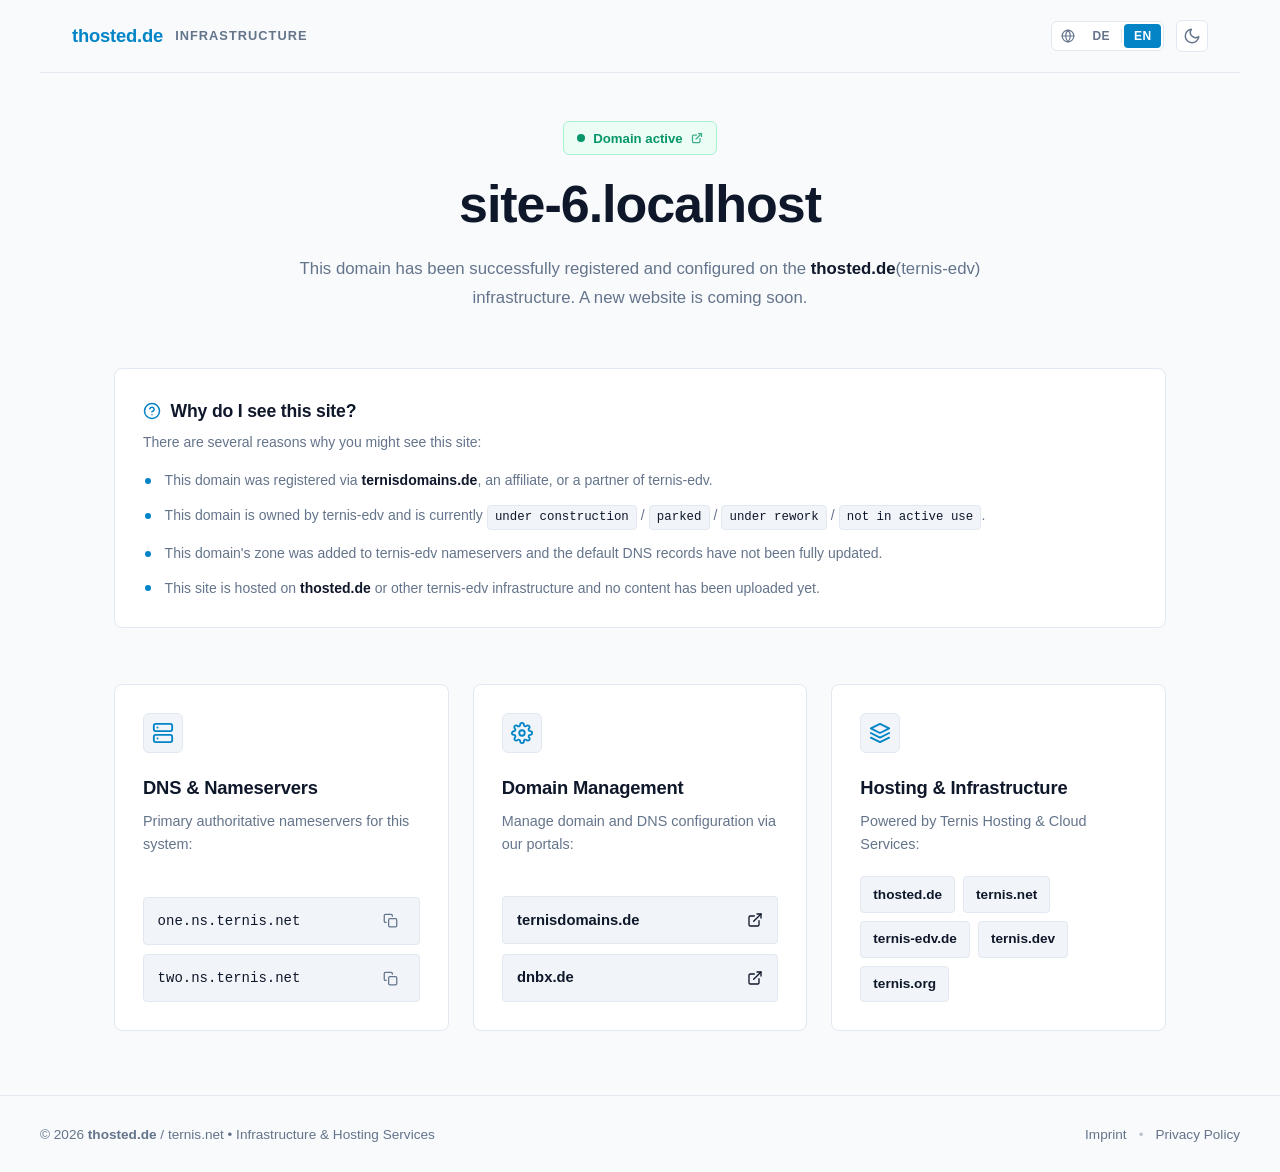
==== commit 7b0256d8: "feat: style and localize 'Why do I see this site?' section" ====
--- a/index.html
+++ b/index.html
@@ -63,19 +63,25 @@
       <p class="hero-desc" data-i18n="hero_description">
         Diese Domain wurde erfolgreich registriert und ist auf der <strong>thosted.de</strong>(ternis-edv) Infrastruktur eingerichtet. Hier entsteht in Kürze eine neue Webpräsenz.
       </p>
-      <div>
-        <div>
-          <h3>Why do i see this Site?</h3>
-          <p>There are multiple reasons for which you could see this site including:</p>
-          <ul>
-            <li>This Domain was registered on ternisdomains.de or affiliates or a partner of ternis-edv.</li>
-            <li>This Domain is owned by ternis-edv and currently <span>under contruction</span>/<span>parked</span>/<span>under rework</span>/<span>not used anymore</span>/other reasons</li>
-            <li>This Domain's Zone was added to ternis-edv's Nameservers and the default DNS-records have not fully been changed</li>
-            <li>This Site is hosted on thosted.de or other infrastructure by ternis-edv and no content has been uploaded/set yet</li>
-          </ul>
-        </div>
+    </div>
+
+    <section class="why-box" aria-labelledby="whyTitle">
+      <div class="why-header">
+        <svg class="why-icon" viewBox="0 0 24 24" width="18" height="18" fill="none" stroke="currentColor" stroke-width="2" stroke-linecap="round" stroke-linejoin="round" aria-hidden="true">
+          <circle cx="12" cy="12" r="10"></circle>
+          <path d="M9.09 9a3 3 0 0 1 5.83 1c0 2-3 3-3 3"></path>
+          <line x1="12" y1="17" x2="12.01" y2="17"></line>
+        </svg>
+        <h2 id="whyTitle" class="why-title" data-i18n="why_title">Warum sehe ich diese Seite?</h2>
       </div>
-    </div>
+      <p class="why-subtitle" data-i18n="why_subtitle">Mögliche Gründe für die Anzeige dieser Seite:</p>
+      <ul class="why-list">
+        <li data-i18n="why_reason_1">Diese Domain wurde über <strong>ternisdomains.de</strong>, verbundene Dienste oder einen Partner von ternis-edv registriert.</li>
+        <li data-i18n="why_reason_2">Diese Domain gehört ternis-edv und ist derzeit <span class="status-tag">im Aufbau</span> / <span class="status-tag">geparkt</span> / <span class="status-tag">in Überarbeitung</span> / <span class="status-tag">nicht aktiv genutzt</span>.</li>
+        <li data-i18n="why_reason_3">Die DNS-Zone dieser Domain wurde auf den Nameservern von ternis-edv eingerichtet und die Standard-DNS-Einträge wurden noch nicht vollständig geändert.</li>
+        <li data-i18n="why_reason_4">Diese Seite wird auf <strong>thosted.de</strong> oder anderer Infrastruktur von ternis-edv gehostet und es wurden noch keine Inhalte bereitgestellt.</li>
+      </ul>
+    </section>
 
     <div class="cards-grid">
       <!-- DNS Info Card -->
--- a/style.css
+++ b/style.css
@@ -278,6 +278,89 @@
   font-weight: 600;
 }
 
+/* Why Section Box */
+.why-box {
+  width: 100%;
+  background: var(--card-bg);
+  border: 1px solid var(--card-border);
+  border-radius: 8px;
+  padding: 1.75rem;
+  text-align: left;
+  transition: border-color 0.15s ease;
+}
+
+.why-box:hover {
+  border-color: var(--card-hover-border);
+}
+
+.why-header {
+  display: flex;
+  align-items: center;
+  gap: 0.6rem;
+  margin-bottom: 0.35rem;
+}
+
+.why-icon {
+  color: var(--accent);
+  flex-shrink: 0;
+}
+
+.why-title {
+  font-size: 1.1rem;
+  font-weight: 700;
+  letter-spacing: -0.01em;
+  color: var(--text-main);
+}
+
+.why-subtitle {
+  font-size: 0.875rem;
+  color: var(--text-muted);
+  margin-bottom: 1rem;
+}
+
+.why-list {
+  list-style: none;
+  display: flex;
+  flex-direction: column;
+  gap: 0.75rem;
+}
+
+.why-list li {
+  position: relative;
+  padding-left: 1.35rem;
+  font-size: 0.875rem;
+  line-height: 1.6;
+  color: var(--text-muted);
+}
+
+.why-list li::before {
+  content: "";
+  position: absolute;
+  left: 0.15rem;
+  top: 0.55rem;
+  width: 6px;
+  height: 6px;
+  border-radius: 50%;
+  background-color: var(--accent);
+}
+
+.why-list li strong {
+  color: var(--text-main);
+  font-weight: 600;
+}
+
+.status-tag {
+  display: inline-block;
+  padding: 0.1rem 0.45rem;
+  font-size: 0.775rem;
+  font-family: ui-monospace, SFMono-Regular, Menlo, Monaco, Consolas, monospace;
+  border-radius: 4px;
+  background: var(--code-bg);
+  border: 1px solid var(--code-border);
+  color: var(--text-main);
+  white-space: nowrap;
+}
+
 /* Flat Cards Grid */
 .cards-grid {
   display: grid;
@@ -492,6 +575,9 @@
     padding: 2rem 1rem 3rem;
     gap: 2.5rem;
   }
+  .why-box {
+    padding: 1.25rem 1rem;
+  }
   .footer-container {
     flex-direction: column;
     text-align: center;
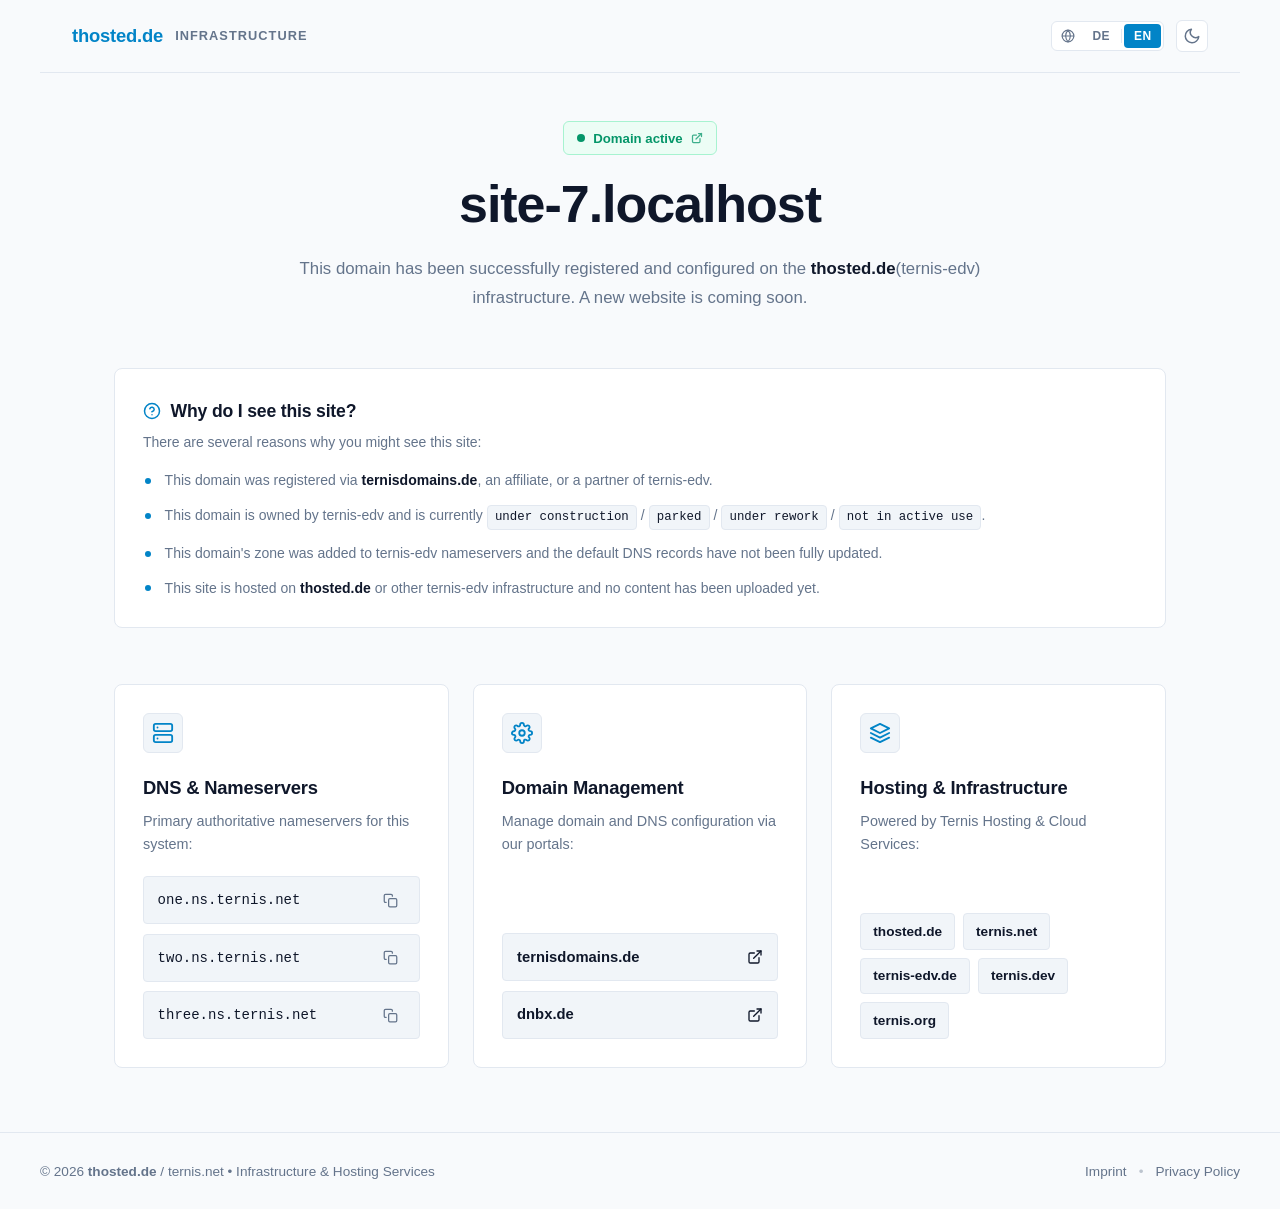
==== commit bbe8f0e2: "Add dedicated nameserver landing site and admin routing" ====
--- a/index.html
+++ b/index.html
@@ -117,6 +117,16 @@
               <span class="copy-tooltip" data-i18n="copied_text">Kopiert!</span>
             </button>
           </div>
+          <div class="ns-item">
+            <code>three.ns.ternis.net</code>
+            <button type="button" class="copy-btn" data-copy="three.ns.ternis.net" title="Copy to clipboard" aria-label="Copy three.ns.ternis.net">
+              <svg viewBox="0 0 24 24" width="15" height="15" fill="none" stroke="currentColor" stroke-width="2" stroke-linecap="round" stroke-linejoin="round">
+                <rect x="9" y="9" width="13" height="13" rx="2" ry="2"></rect>
+                <path d="M5 15H4a2 2 0 0 1-2-2V4a2 2 0 0 1 2-2h9a2 2 0 0 1 2 2v1"></path>
+              </svg>
+              <span class="copy-tooltip" data-i18n="copied_text">Kopiert!</span>
+            </button>
+          </div>
         </div>
       </section>
 
